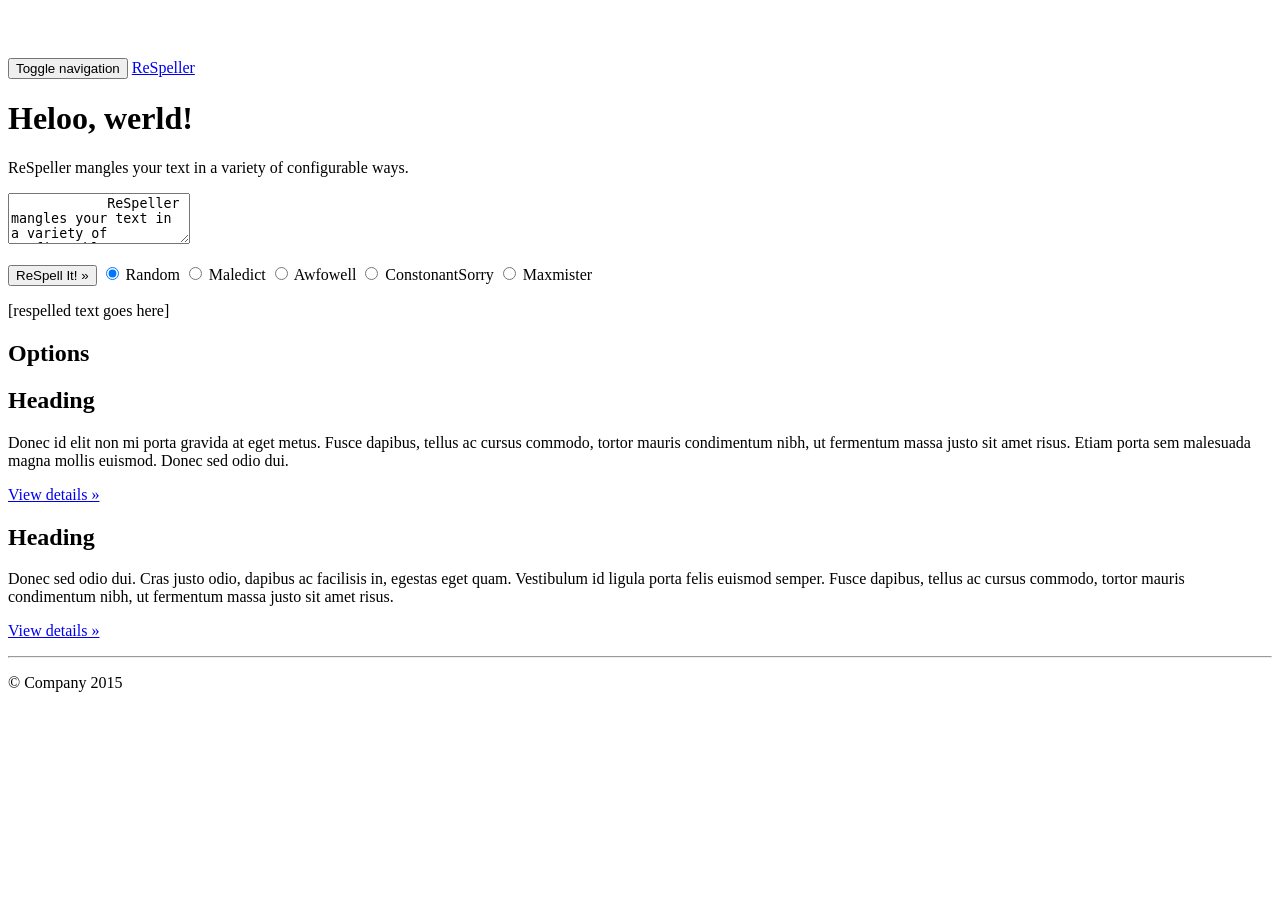
==== index.html @ b3e708e8 "refactored types of mispellings, all available from radio buttons. Also, textarea read." ====
<!doctype html>
<!--[if lt IE 7]>      <html class="no-js lt-ie9 lt-ie8 lt-ie7" lang=""> <![endif]-->
<!--[if IE 7]>         <html class="no-js lt-ie9 lt-ie8" lang=""> <![endif]-->
<!--[if IE 8]>         <html class="no-js lt-ie9" lang=""> <![endif]-->
<!--[if gt IE 8]><!--> <html class="no-js" lang=""> <!--<![endif]-->
    <head>
        <meta charset="utf-8">
        <meta http-equiv="X-UA-Compatible" content="IE=edge,chrome=1">
        <title></title>
        <meta name="description" content="">
        <meta name="viewport" content="width=device-width, initial-scale=1">
        <link rel="apple-touch-icon" href="apple-touch-icon.png">

        <link rel="stylesheet" href="css/bootstrap.min.css">
        <style>
            body {
                padding-top: 50px;
                padding-bottom: 20px;
            }
        </style>
        <link rel="stylesheet" href="css/bootstrap-theme.min.css">
        <link rel="stylesheet" href="css/main.css">

        <script src="js/vendor/modernizr-2.8.3-respond-1.4.2.min.js"></script>
    </head>
    <body>
        <!--[if lt IE 8]>
            <p class="browserupgrade">You are using an <strong>outdated</strong> browser. Please <a href="http://browsehappy.com/">upgrade your browser</a> to improve your experience.</p>
        <![endif]-->
    <nav class="navbar navbar-inverse navbar-fixed-top" role="navigation">
      <div class="container">
        <div class="navbar-header">
          <button type="button" class="navbar-toggle collapsed" data-toggle="collapse" data-target="#navbar" aria-expanded="false" aria-controls="navbar">
            <span class="sr-only">Toggle navigation</span>
            <span class="icon-bar"></span>
            <span class="icon-bar"></span>
            <span class="icon-bar"></span>
          </button>
          <a class="navbar-brand" href="#">ReSpeller</a>
        </div>
        <div id="navbar" class="navbar-collapse collapse">
        </div><!--/.navbar-collapse -->
      </div>
    </nav>

      <!-- <form> -->
    <!-- Main jumbotron for a primary marketing message or call to action -->
    <div class="jumbotron">

      <div class="container">
        <h1>Heloo, werld!</h1>
        <p>ReSpeller mangles your text in a variety of configurable ways.</p>
        <form>
        <p>
          <textarea class="form-control" rows="3" id="target">
            ReSpeller mangles your text in a variety of configurable ways.
            Edit this text and try it out!
          </textarea>
        </p>

        <p>
          <button class="btn btn-primary btn-lg" id="respell">ReSpell It! &raquo;</button>
          <label class="radio-inline">
            <input type="radio" name="spelltype" value="random" checked="checked"> Random
          </label>
          <label class="radio-inline">
            <input type="radio" name="spelltype" value="maledict"> Maledict
          </label>
          <label class="radio-inline">
            <input type="radio" name="spelltype" value="awfowell"> Awfowell
          </label>
          <label class="radio-inline">
            <input type="radio" name="spelltype" value="constonantSorrow"> ConstonantSorry
          </label>
          <label class="radio-inline">
            <input type="radio" name="spelltype" value="maxmister"> Maxmister
          </label>
        </p>
        <div class="well" id="respelled">
        [respelled text goes here]
        </div>
      </form>
      </div>
    </div>

    <div class="container">
      <!-- Example row of columns -->
      <div class="row">
        <div class="col-md-4">
          <h2>Options</h2>

        </div>
        <div class="col-md-4">
          <h2>Heading</h2>
          <p>Donec id elit non mi porta gravida at eget metus. Fusce dapibus, tellus ac cursus commodo, tortor mauris condimentum nibh, ut fermentum massa justo sit amet risus. Etiam porta sem malesuada magna mollis euismod. Donec sed odio dui. </p>
          <p><a class="btn btn-default" href="#" role="button">View details &raquo;</a></p>
       </div>
        <div class="col-md-4">
          <h2>Heading</h2>
          <p>Donec sed odio dui. Cras justo odio, dapibus ac facilisis in, egestas eget quam. Vestibulum id ligula porta felis euismod semper. Fusce dapibus, tellus ac cursus commodo, tortor mauris condimentum nibh, ut fermentum massa justo sit amet risus.</p>
          <p><a class="btn btn-default" href="#" role="button">View details &raquo;</a></p>
        </div>
      </div>
      <!-- </form> -->

      <hr>

      <footer>
        <p>&copy; Company 2015</p>
      </footer>
    </div> <!-- /container -->        <script src="//ajax.googleapis.com/ajax/libs/jquery/1.11.2/jquery.min.js"></script>
        <script>window.jQuery || document.write('<script src="js/vendor/jquery-1.11.2.min.js"><\/script>')</script>

        <script src="js/vendor/bootstrap.min.js"></script>

        <script src="js/main.js"></script>
        <script src="js/mispel.js"></script>

        <!-- Google Analytics: change UA-XXXXX-X to be your site's ID. -->
        <script>
            (function(b,o,i,l,e,r){b.GoogleAnalyticsObject=l;b[l]||(b[l]=
            function(){(b[l].q=b[l].q||[]).push(arguments)});b[l].l=+new Date;
            e=o.createElement(i);r=o.getElementsByTagName(i)[0];
            e.src='//www.google-analytics.com/analytics.js';
            r.parentNode.insertBefore(e,r)}(window,document,'script','ga'));
            ga('create','UA-XXXXX-X','auto');ga('send','pageview');
        </script>
    </body>
</html>
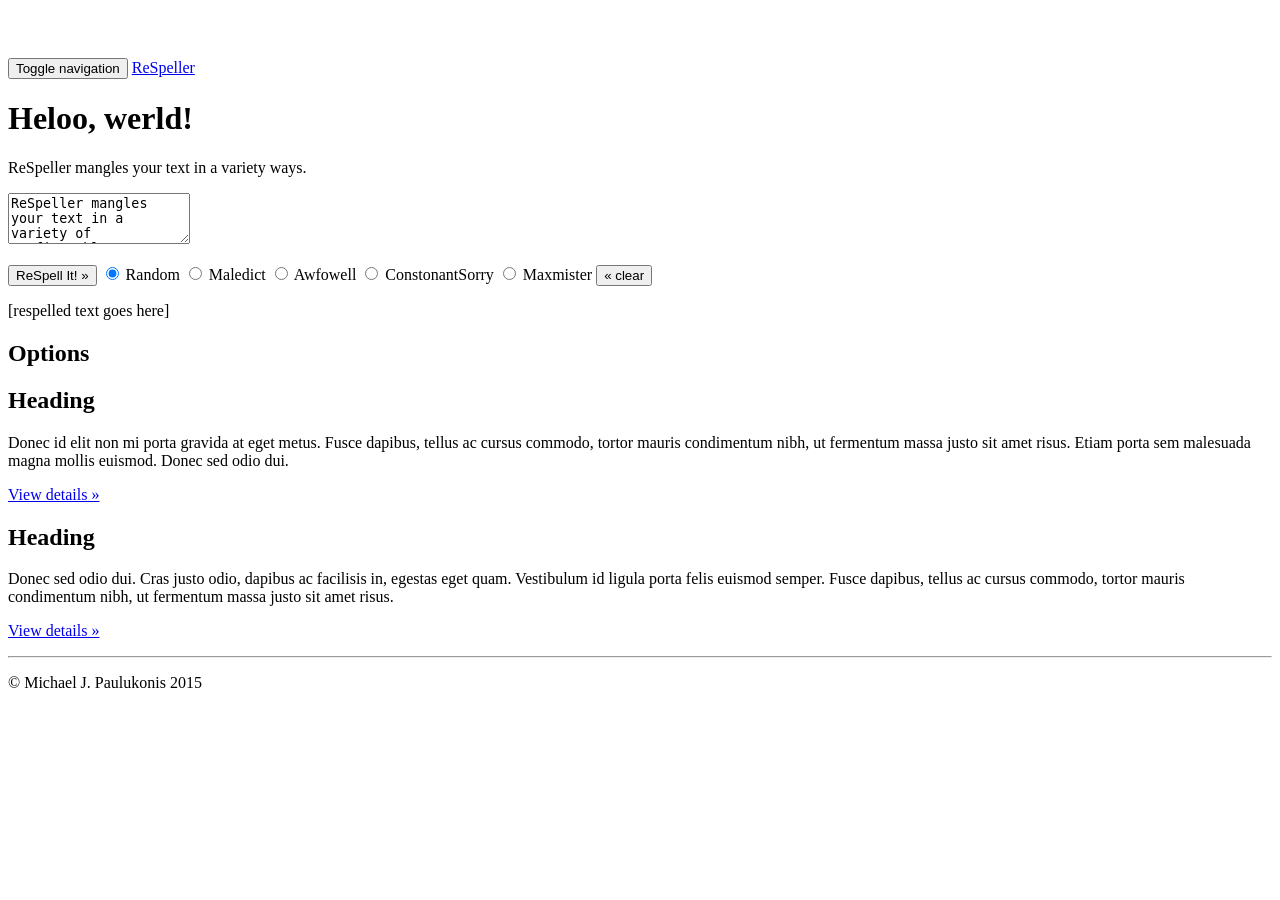
==== commit 118fd788: "integrated ideas from miss-pelior (clear button/ sep of files/use of Lexer); still want to integrate" ====
--- a/index.html
+++ b/index.html
@@ -49,12 +49,10 @@
 
       <div class="container">
         <h1>Heloo, werld!</h1>
-        <p>ReSpeller mangles your text in a variety of configurable ways.</p>
+        <p>ReSpeller mangles your text in a variety ways.</p>
         <form>
         <p>
           <textarea class="form-control" rows="3" id="target">
-            ReSpeller mangles your text in a variety of configurable ways.
-            Edit this text and try it out!
           </textarea>
         </p>
 
@@ -75,6 +73,7 @@
           <label class="radio-inline">
             <input type="radio" name="spelltype" value="maxmister"> Maxmister
           </label>
+          <button class="btn btn-primary btn-lg" id="clear">&laquo; clear</button>
         </p>
         <div class="well" id="respelled">
         [respelled text goes here]
@@ -106,15 +105,17 @@
       <hr>
 
       <footer>
-        <p>&copy; Company 2015</p>
+        <p>&copy; Michael J. Paulukonis 2015</p>
       </footer>
     </div> <!-- /container -->        <script src="//ajax.googleapis.com/ajax/libs/jquery/1.11.2/jquery.min.js"></script>
         <script>window.jQuery || document.write('<script src="js/vendor/jquery-1.11.2.min.js"><\/script>')</script>
 
         <script src="js/vendor/bootstrap.min.js"></script>
 
+        <script src="js/maledict.js"></script>
+        <script src="js/lexer.js"></script>
+        <script src="js/mispel.js"></script>
         <script src="js/main.js"></script>
-        <script src="js/mispel.js"></script>
 
         <!-- Google Analytics: change UA-XXXXX-X to be your site's ID. -->
         <script>
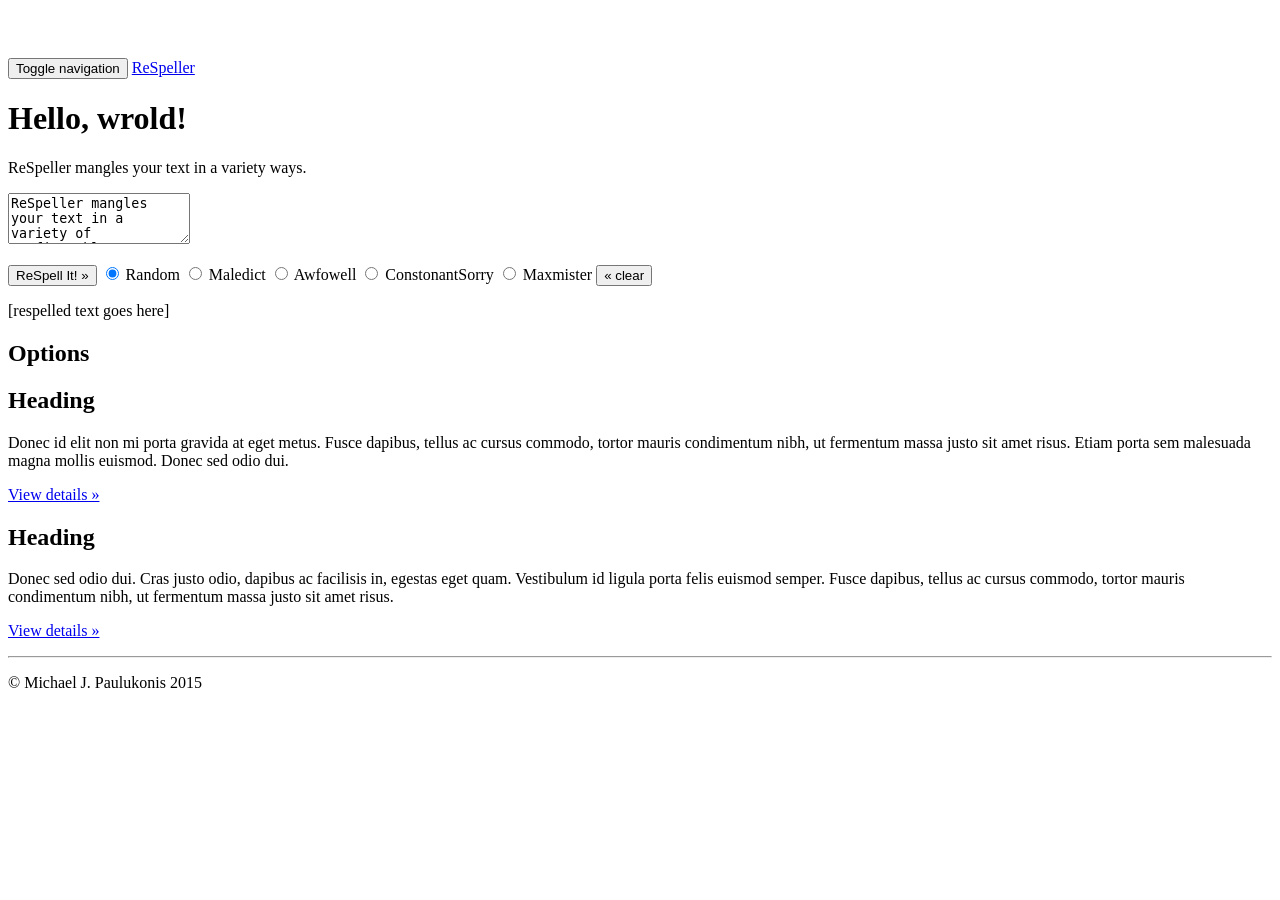
==== commit d46bca87: "code cleanup, fixed bug in maxmister, notes in maledict, no reload after clear" ====
--- a/index.html
+++ b/index.html
@@ -48,7 +48,7 @@
     <div class="jumbotron">
 
       <div class="container">
-        <h1>Heloo, werld!</h1>
+        <h1 id="hello">Hello, world!</h1>
         <p>ReSpeller mangles your text in a variety ways.</p>
         <form>
         <p>
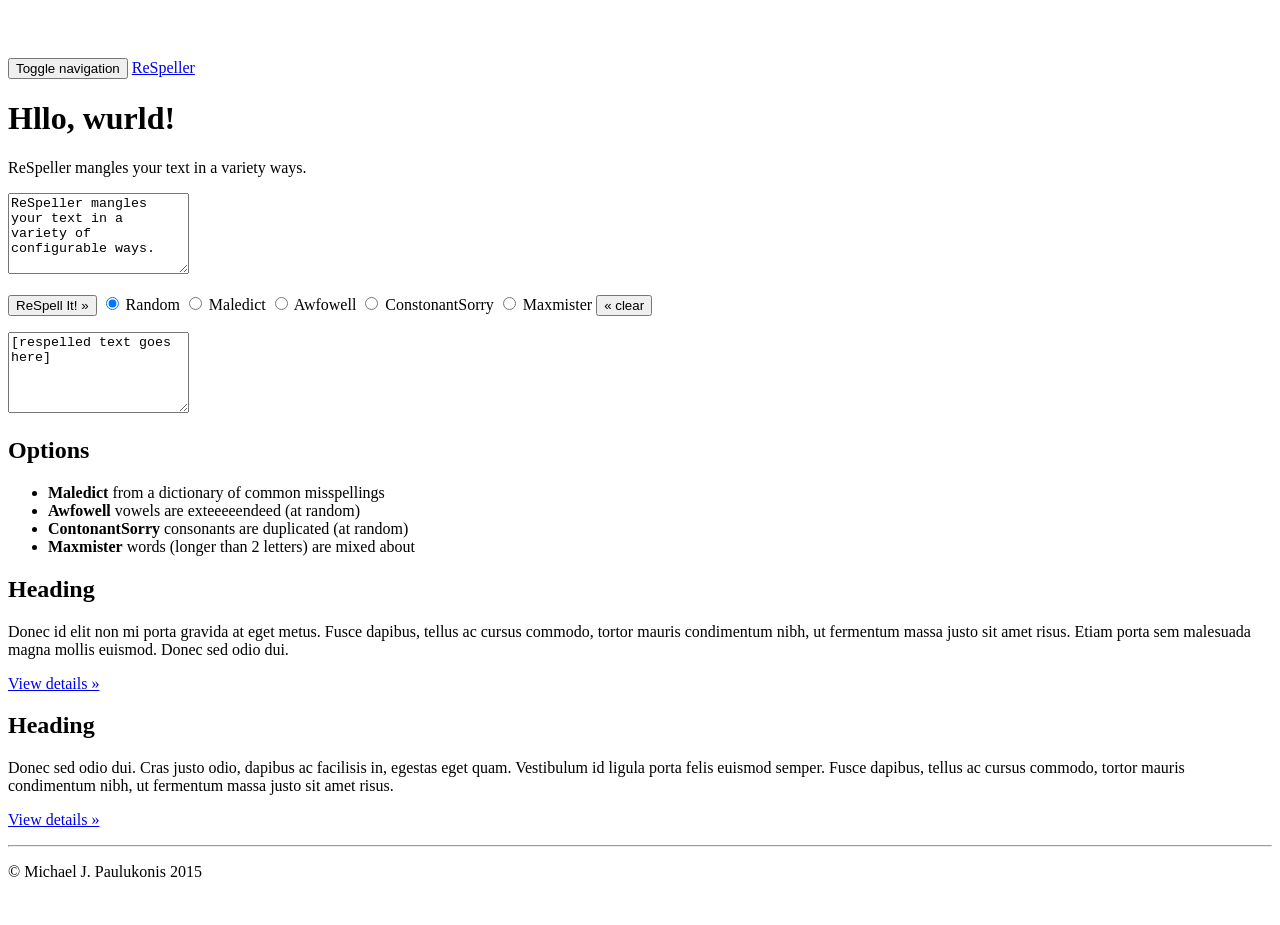
==== commit 43104c35: "replaced vendor dev code with cdn refs; updated tests for tokenization; cleaned up display and added" ====
--- a/index.html
+++ b/index.html
@@ -52,7 +52,7 @@
         <p>ReSpeller mangles your text in a variety ways.</p>
         <form>
         <p>
-          <textarea class="form-control" rows="3" id="target">
+          <textarea class="form-control" rows="5" id="target">
           </textarea>
         </p>
 
@@ -75,9 +75,11 @@
           </label>
           <button class="btn btn-primary btn-lg" id="clear">&laquo; clear</button>
         </p>
-        <div class="well" id="respelled">
-        [respelled text goes here]
-        </div>
+        <!-- <div class="well" id="respelled"> -->
+        <!-- [respelled text goes here] -->
+        <!-- </div> -->
+        <textarea class="form-control" rows="5" id="respelled">
+          </textarea>
       </form>
       </div>
     </div>
@@ -87,7 +89,12 @@
       <div class="row">
         <div class="col-md-4">
           <h2>Options</h2>
-
+          <ul>
+            <li><strong>Maledict</strong> from a dictionary of common misspellings</li>
+            <li><strong>Awfowell</strong> vowels are exteeeeendeed (at random)</li>
+            <li><strong>ContonantSorry</strong> consonants are duplicated (at random)</li>
+            <li><strong>Maxmister</strong> words (longer than 2 letters) are mixed about</li>
+          </ul>
         </div>
         <div class="col-md-4">
           <h2>Heading</h2>
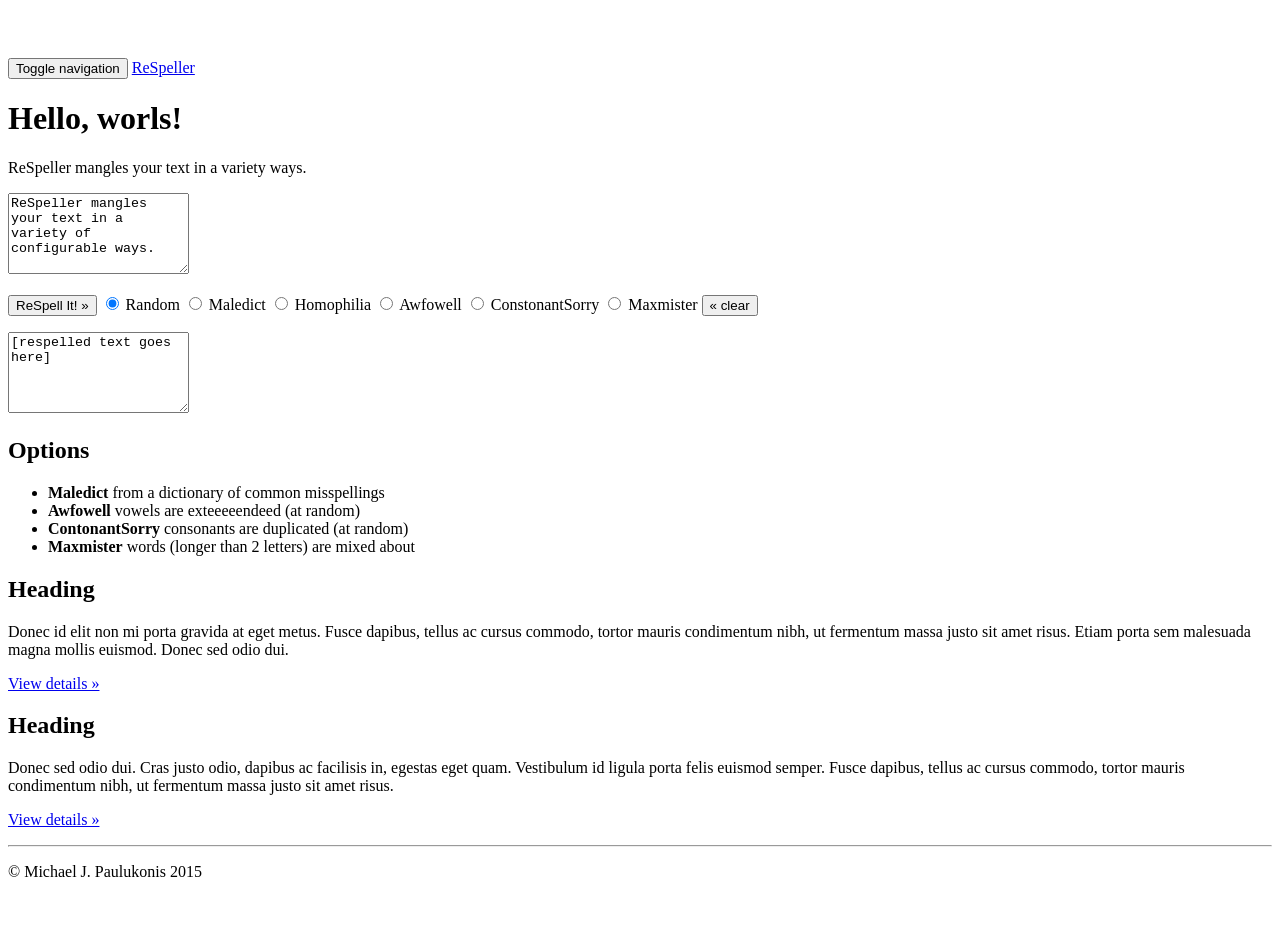
==== commit 96885809: "homophonerizer ('homophilia') added; no tests. AHEM." ====
--- a/index.html
+++ b/index.html
@@ -65,6 +65,9 @@
             <input type="radio" name="spelltype" value="maledict"> Maledict
           </label>
           <label class="radio-inline">
+            <input type="radio" name="spelltype" value="homophilia"> Homophilia
+          </label>
+          <label class="radio-inline">
             <input type="radio" name="spelltype" value="awfowell"> Awfowell
           </label>
           <label class="radio-inline">
@@ -120,6 +123,7 @@
         <script src="js/vendor/bootstrap.min.js"></script>
 
         <script src="js/maledict.js"></script>
+        <script src="js/homophones.js"></script>
         <script src="js/lexer.js"></script>
         <script src="js/mispel.js"></script>
         <script src="js/main.js"></script>
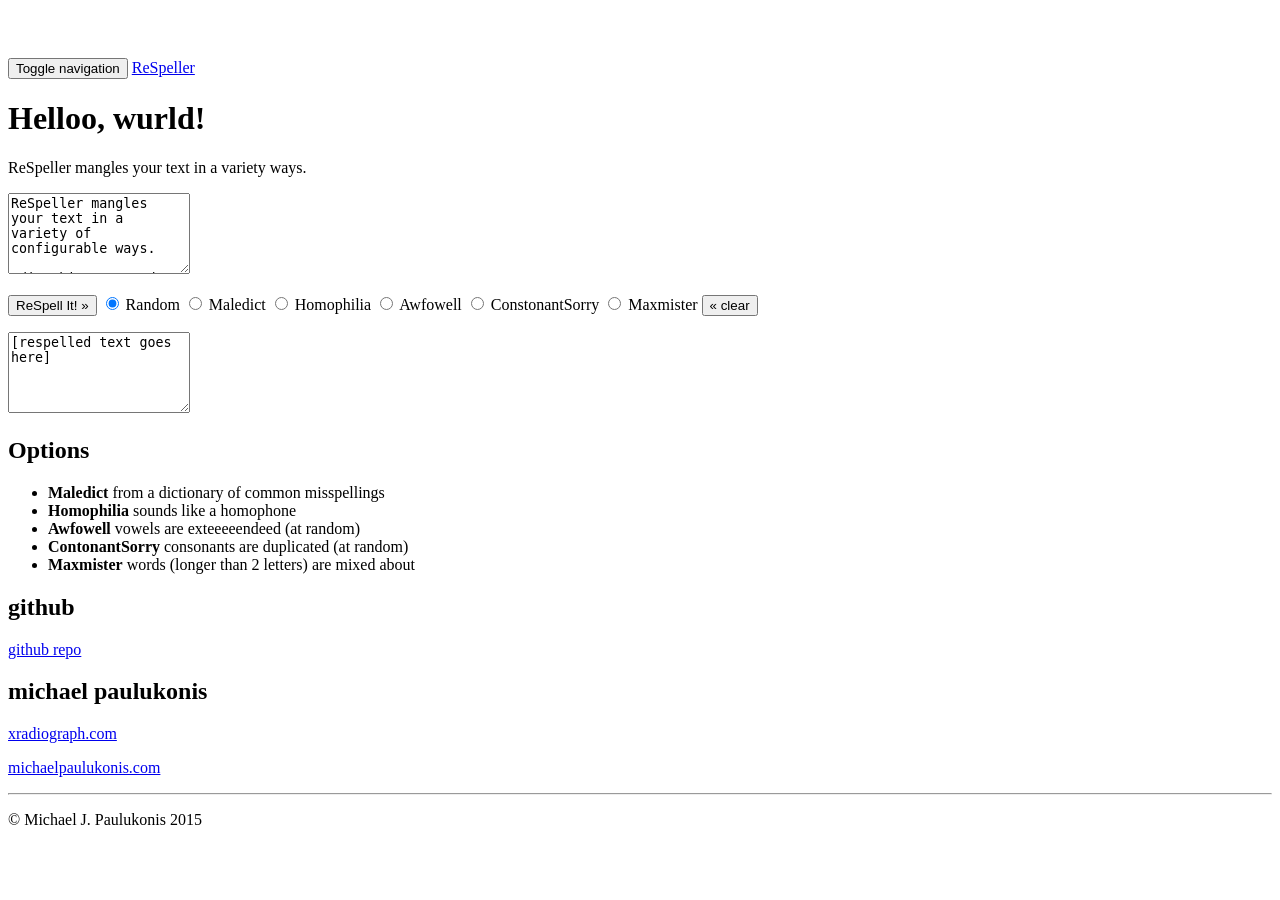
==== commit 0b295269: "points to github.io in readme and page" ====
--- a/index.html
+++ b/index.html
@@ -94,20 +94,20 @@
           <h2>Options</h2>
           <ul>
             <li><strong>Maledict</strong> from a dictionary of common misspellings</li>
+            <li><strong>Homophilia</strong> sounds like a homophone</li>
             <li><strong>Awfowell</strong> vowels are exteeeeendeed (at random)</li>
             <li><strong>ContonantSorry</strong> consonants are duplicated (at random)</li>
             <li><strong>Maxmister</strong> words (longer than 2 letters) are mixed about</li>
           </ul>
         </div>
         <div class="col-md-4">
-          <h2>Heading</h2>
-          <p>Donec id elit non mi porta gravida at eget metus. Fusce dapibus, tellus ac cursus commodo, tortor mauris condimentum nibh, ut fermentum massa justo sit amet risus. Etiam porta sem malesuada magna mollis euismod. Donec sed odio dui. </p>
-          <p><a class="btn btn-default" href="#" role="button">View details &raquo;</a></p>
+          <h2>github</h2>
+          <p><a href="https://github.com/michaelpaulukonis/mispelr">github repo</a></p>
        </div>
         <div class="col-md-4">
-          <h2>Heading</h2>
-          <p>Donec sed odio dui. Cras justo odio, dapibus ac facilisis in, egestas eget quam. Vestibulum id ligula porta felis euismod semper. Fusce dapibus, tellus ac cursus commodo, tortor mauris condimentum nibh, ut fermentum massa justo sit amet risus.</p>
-          <p><a class="btn btn-default" href="#" role="button">View details &raquo;</a></p>
+          <h2>michael paulukonis</h2>
+          <p><a href="http://www.xradiograph.com/">xradiograph.com</a></p>
+          <p><a href="http://michaelpaulukonis.com/">michaelpaulukonis.com</a></p>
         </div>
       </div>
       <!-- </form> -->
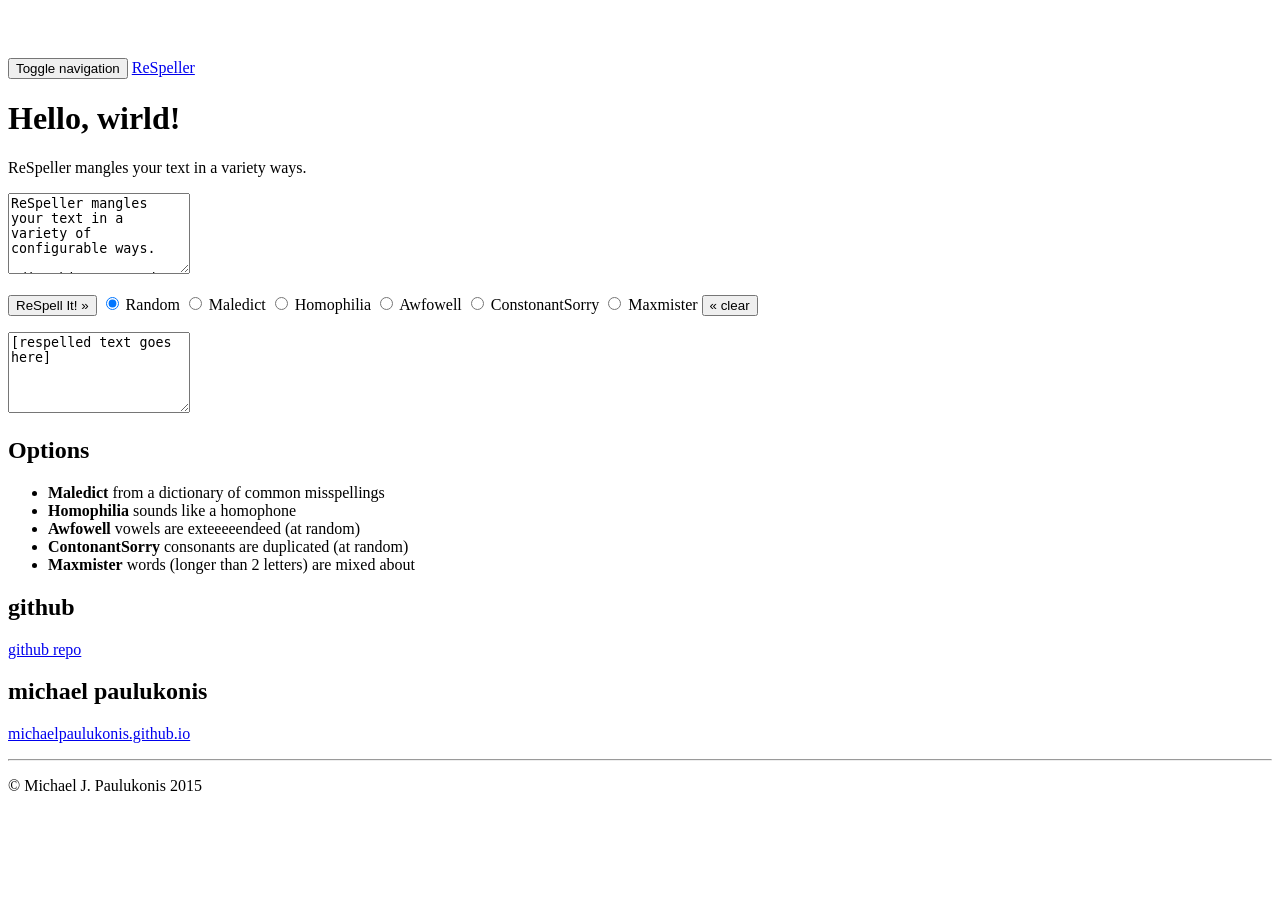
==== commit e6944edf: "fix: replace dead footer links, point repo link at textgen-monorepo Co-Authored-By: Claude Opus 5.5 " ====
--- a/index.html
+++ b/index.html
@@ -102,12 +102,11 @@
         </div>
         <div class="col-md-4">
           <h2>github</h2>
-          <p><a href="https://github.com/michaelpaulukonis/mispelr">github repo</a></p>
+          <p><a href="https://github.com/MichaelPaulukonis/textgen-monorepo/tree/main/libs/mispelr/web">github repo</a></p>
        </div>
         <div class="col-md-4">
           <h2>michael paulukonis</h2>
-          <p><a href="http://www.xradiograph.com/">xradiograph.com</a></p>
-          <p><a href="http://michaelpaulukonis.com/">michaelpaulukonis.com</a></p>
+          <p><a href="https://michaelpaulukonis.github.io/">michaelpaulukonis.github.io</a></p>
         </div>
       </div>
       <!-- </form> -->
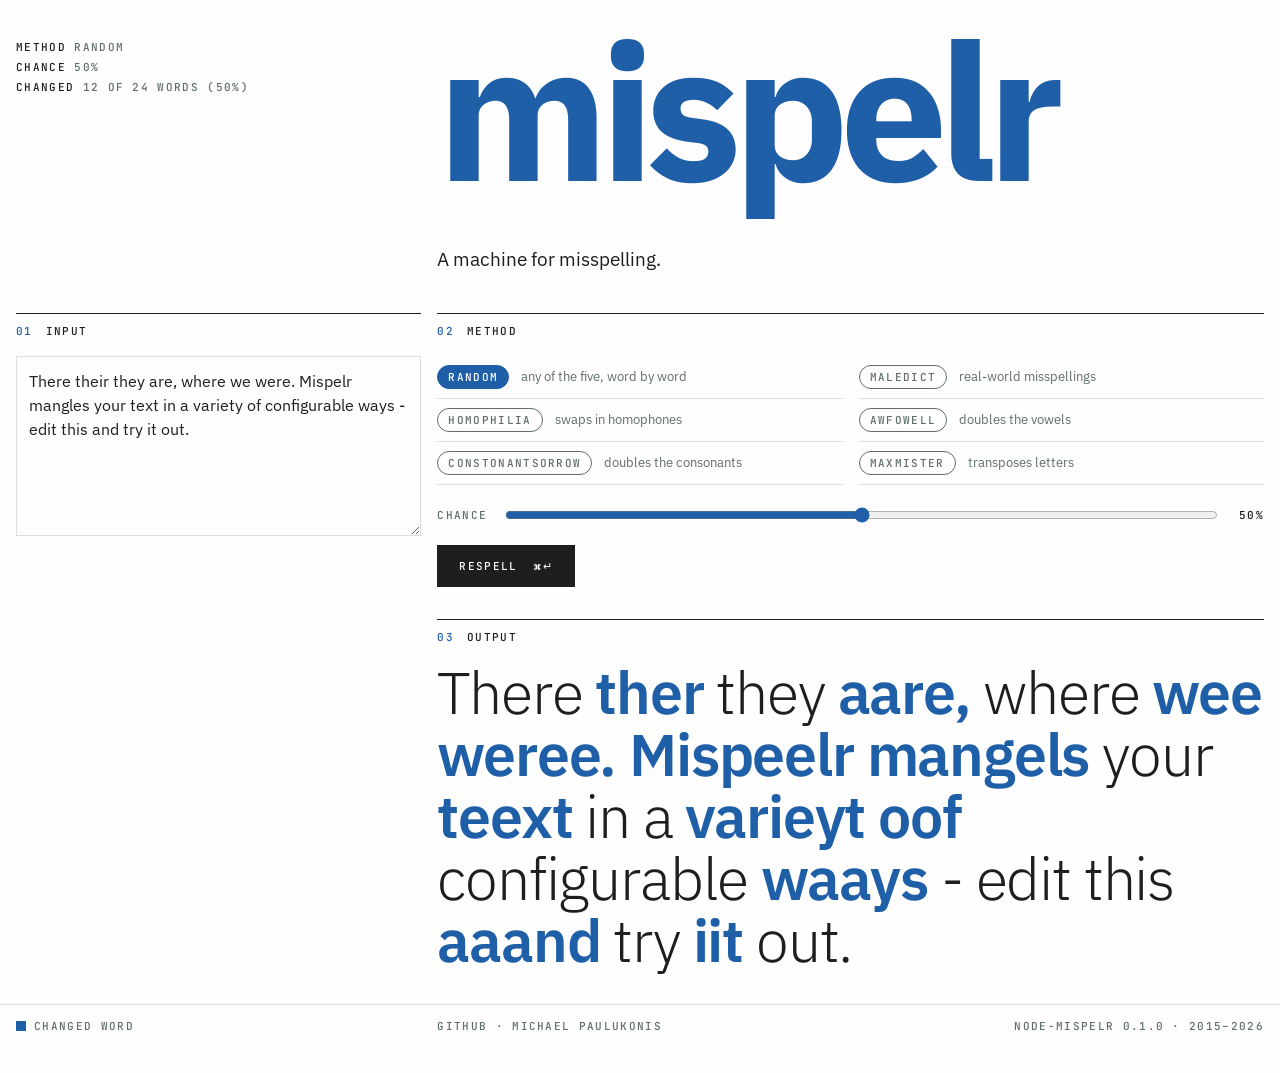
==== commit 747f8f01: "Updates" ====
--- a/index.html
+++ b/index.html
@@ -1,140 +1,76 @@
 <!doctype html>
-<!--[if lt IE 7]>      <html class="no-js lt-ie9 lt-ie8 lt-ie7" lang=""> <![endif]-->
-<!--[if IE 7]>         <html class="no-js lt-ie9 lt-ie8" lang=""> <![endif]-->
-<!--[if IE 8]>         <html class="no-js lt-ie9" lang=""> <![endif]-->
-<!--[if gt IE 8]><!--> <html class="no-js" lang=""> <!--<![endif]-->
-    <head>
-        <meta charset="utf-8">
-        <meta http-equiv="X-UA-Compatible" content="IE=edge,chrome=1">
-        <title></title>
-        <meta name="description" content="">
-        <meta name="viewport" content="width=device-width, initial-scale=1">
-        <link rel="apple-touch-icon" href="apple-touch-icon.png">
+<html lang="en">
+  <head>
+    <meta charset="utf-8" />
+    <meta name="viewport" content="width=device-width, initial-scale=1" />
+    <title>mispelr - a machine for misspelling</title>
+    <meta
+      name="description"
+      content="Mispelr mangles your text: real-world misspellings, homophones, doubled letters, transpositions."
+    />
+    <link rel="icon" href="favicon.ico" />
+    <link rel="apple-touch-icon" href="apple-touch-icon.png" />
+    <link rel="preconnect" href="https://fonts.googleapis.com" />
+    <link rel="preconnect" href="https://fonts.gstatic.com" crossorigin />
+    <link
+      rel="stylesheet"
+      href="https://fonts.googleapis.com/css2?family=IBM+Plex+Sans:wght@300;400;600;700&family=JetBrains+Mono:wght@500&display=swap"
+    />
+    <link rel="stylesheet" href="css/style.css" />
+  </head>
+  <body>
+    <section class="hero grid">
+      <div class="meta label" aria-live="polite">
+        <span><b>Method</b> <span id="ro-method">&mdash;</span></span>
+        <span><b>Chance</b> <span id="ro-chance">&mdash;</span></span>
+        <span><b>Changed</b> <span id="ro-changed">&mdash;</span></span>
+      </div>
+      <div class="body">
+        <h1 class="display" data-respell="mispelr" title="clik me">mispelr</h1>
+        <p class="lede">A machine for misspelling.</p>
+      </div>
+    </section>
 
-        <link rel="stylesheet" href="css/bootstrap.min.css">
-        <style>
-            body {
-                padding-top: 50px;
-                padding-bottom: 20px;
-            }
-        </style>
-        <link rel="stylesheet" href="css/bootstrap-theme.min.css">
-        <link rel="stylesheet" href="css/main.css">
+    <main class="grid work">
+      <section class="step">
+        <h2 class="step-h"><span class="num">01</span>Input</h2>
+        <textarea id="input" spellcheck="false" aria-label="Text to misspell">There their they are, where we were. Mispelr mangles your text in a variety of configurable ways - edit this and try it out.</textarea>
+      </section>
 
-        <script src="js/vendor/modernizr-2.8.3-respond-1.4.2.min.js"></script>
-    </head>
-    <body>
-        <!--[if lt IE 8]>
-            <p class="browserupgrade">You are using an <strong>outdated</strong> browser. Please <a href="http://browsehappy.com/">upgrade your browser</a> to improve your experience.</p>
-        <![endif]-->
-    <nav class="navbar navbar-inverse navbar-fixed-top" role="navigation">
-      <div class="container">
-        <div class="navbar-header">
-          <button type="button" class="navbar-toggle collapsed" data-toggle="collapse" data-target="#navbar" aria-expanded="false" aria-controls="navbar">
-            <span class="sr-only">Toggle navigation</span>
-            <span class="icon-bar"></span>
-            <span class="icon-bar"></span>
-            <span class="icon-bar"></span>
-          </button>
-          <a class="navbar-brand" href="#">ReSpeller</a>
-        </div>
-        <div id="navbar" class="navbar-collapse collapse">
-        </div><!--/.navbar-collapse -->
+      <section class="step">
+        <h2 class="step-h"><span class="num">02</span>Method</h2>
+        <ul class="methods">
+          <li><label class="method"><input type="radio" name="spelltype" value="random" checked /><span class="pill">Random</span><small>any of the five, word by word</small></label></li>
+          <li><label class="method"><input type="radio" name="spelltype" value="maledict" /><span class="pill">Maledict</span><small>real-world misspellings</small></label></li>
+          <li><label class="method"><input type="radio" name="spelltype" value="homophilia" /><span class="pill">Homophilia</span><small>swaps in homophones</small></label></li>
+          <li><label class="method"><input type="radio" name="spelltype" value="awfowell" /><span class="pill">Awfowell</span><small>doubles the vowels</small></label></li>
+          <li><label class="method"><input type="radio" name="spelltype" value="constonantSorrow" /><span class="pill">ConstonantSorrow</span><small>doubles the consonants</small></label></li>
+          <li><label class="method"><input type="radio" name="spelltype" value="maxmister" /><span class="pill">Maxmister</span><small>transposes letters</small></label></li>
+        </ul>
+        <label class="chance label">Chance
+          <input id="chance" type="range" min="0" max="100" step="5" value="50" />
+          <output id="chance-out" for="chance">50%</output>
+        </label>
+        <button id="respell" type="button">Respell &nbsp;&#8984;&#8629;</button>
+      </section>
+
+      <section class="step out">
+        <h2 class="step-h"><span class="num">03</span>Output</h2>
+        <p id="output" class="output" aria-live="polite"></p>
+      </section>
+    </main>
+
+    <footer class="legend grid">
+      <div class="span-4"><span class="key">Changed word</span></div>
+      <div class="span-4">
+        <a href="https://github.com/MichaelPaulukonis/textgen-monorepo/tree/main/libs/mispelr">GitHub</a>
+        &middot;
+        <a href="https://michaelpaulukonis.github.io/">Michael Paulukonis</a>
       </div>
-    </nav>
+      <div class="span-4 right">node-mispelr <span id="version"></span> &middot; 2015&ndash;2026</div>
+    </footer>
 
-      <!-- <form> -->
-    <!-- Main jumbotron for a primary marketing message or call to action -->
-    <div class="jumbotron">
-
-      <div class="container">
-        <h1 id="hello">Hello, world!</h1>
-        <p>ReSpeller mangles your text in a variety ways.</p>
-        <form>
-        <p>
-          <textarea class="form-control" rows="5" id="target">
-          </textarea>
-        </p>
-
-        <p>
-          <button class="btn btn-primary btn-lg" id="respell">ReSpell It! &raquo;</button>
-          <label class="radio-inline">
-            <input type="radio" name="spelltype" value="random" checked="checked"> Random
-          </label>
-          <label class="radio-inline">
-            <input type="radio" name="spelltype" value="maledict"> Maledict
-          </label>
-          <label class="radio-inline">
-            <input type="radio" name="spelltype" value="homophilia"> Homophilia
-          </label>
-          <label class="radio-inline">
-            <input type="radio" name="spelltype" value="awfowell"> Awfowell
-          </label>
-          <label class="radio-inline">
-            <input type="radio" name="spelltype" value="constonantSorrow"> ConstonantSorry
-          </label>
-          <label class="radio-inline">
-            <input type="radio" name="spelltype" value="maxmister"> Maxmister
-          </label>
-          <button class="btn btn-primary btn-lg" id="clear">&laquo; clear</button>
-        </p>
-        <!-- <div class="well" id="respelled"> -->
-        <!-- [respelled text goes here] -->
-        <!-- </div> -->
-        <textarea class="form-control" rows="5" id="respelled">
-          </textarea>
-      </form>
-      </div>
-    </div>
-
-    <div class="container">
-      <!-- Example row of columns -->
-      <div class="row">
-        <div class="col-md-4">
-          <h2>Options</h2>
-          <ul>
-            <li><strong>Maledict</strong> from a dictionary of common misspellings</li>
-            <li><strong>Homophilia</strong> sounds like a homophone</li>
-            <li><strong>Awfowell</strong> vowels are exteeeeendeed (at random)</li>
-            <li><strong>ContonantSorry</strong> consonants are duplicated (at random)</li>
-            <li><strong>Maxmister</strong> words (longer than 2 letters) are mixed about</li>
-          </ul>
-        </div>
-        <div class="col-md-4">
-          <h2>github</h2>
-          <p><a href="https://github.com/MichaelPaulukonis/textgen-monorepo/tree/main/libs/mispelr/web">github repo</a></p>
-       </div>
-        <div class="col-md-4">
-          <h2>michael paulukonis</h2>
-          <p><a href="https://michaelpaulukonis.github.io/">michaelpaulukonis.github.io</a></p>
-        </div>
-      </div>
-      <!-- </form> -->
-
-      <hr>
-
-      <footer>
-        <p>&copy; Michael J. Paulukonis 2015</p>
-      </footer>
-    </div> <!-- /container -->        <script src="//ajax.googleapis.com/ajax/libs/jquery/1.11.2/jquery.min.js"></script>
-        <script>window.jQuery || document.write('<script src="js/vendor/jquery-1.11.2.min.js"><\/script>')</script>
-
-        <script src="js/vendor/bootstrap.min.js"></script>
-
-        <script src="js/maledict.js"></script>
-        <script src="js/homophones.js"></script>
-        <script src="js/lexer.js"></script>
-        <script src="js/mispel.js"></script>
-        <script src="js/main.js"></script>
-
-        <!-- Google Analytics: change UA-XXXXX-X to be your site's ID. -->
-        <script>
-            (function(b,o,i,l,e,r){b.GoogleAnalyticsObject=l;b[l]||(b[l]=
-            function(){(b[l].q=b[l].q||[]).push(arguments)});b[l].l=+new Date;
-            e=o.createElement(i);r=o.getElementsByTagName(i)[0];
-            e.src='//www.google-analytics.com/analytics.js';
-            r.parentNode.insertBefore(e,r)}(window,document,'script','ga'));
-            ga('create','UA-XXXXX-X','auto');ga('send','pageview');
-        </script>
-    </body>
+    <script src="js/mispelr.bundle.js"></script>
+    <script src="js/app.js"></script>
+  </body>
 </html>
--- a/css/style.css
+++ b/css/style.css
@@ -0,0 +1,302 @@
+/* Cyanotype: light only, one accent, rules instead of boxes */
+:root {
+  --bg: #fefefe;
+  --fg: #1e1e1e;
+  --muted: #5f6d6c;
+  --rule: #dedede;
+  --panel: #f3f3f1;
+  --accent: #1f5fa8;
+  --on-accent: #fefefe;
+  --sans: 'IBM Plex Sans', system-ui, sans-serif;
+  --mono: 'JetBrains Mono', ui-monospace, monospace;
+  --gutter: 16px;
+}
+
+* {
+  box-sizing: border-box;
+}
+
+html,
+body {
+  margin: 0;
+  background: var(--bg);
+  color: var(--fg);
+  font-family: var(--sans);
+  -webkit-font-smoothing: antialiased;
+}
+
+a {
+  color: inherit;
+}
+
+/* 12-column grid */
+.grid {
+  display: grid;
+  grid-template-columns: repeat(12, minmax(0, 1fr));
+  column-gap: var(--gutter);
+  padding: 0 var(--gutter);
+}
+
+.span-4 {
+  grid-column: span 4;
+}
+.span-12 {
+  grid-column: 1 / -1;
+}
+.right {
+  text-align: right;
+}
+
+.label,
+.step-h,
+.legend,
+.pill,
+button {
+  font-family: var(--mono);
+  font-size: 11px;
+  font-weight: 500;
+  letter-spacing: 0.12em;
+  text-transform: uppercase;
+}
+
+/* Hero: live readout on the left, title on the right */
+.hero {
+  padding-top: 28px;
+  padding-bottom: 40px;
+  /* a long respelled title bleeds off the right edge, never wraps, and
+     never causes a sideways page scroll */
+  overflow-x: clip;
+}
+
+.hero .meta {
+  grid-column: 1 / span 4;
+  display: flex;
+  flex-direction: column;
+  gap: 6px;
+  color: var(--muted);
+  padding-top: 12px;
+}
+
+.hero .meta b {
+  color: var(--fg);
+  font-weight: 500;
+}
+
+.hero .body {
+  grid-column: 5 / span 8;
+}
+
+.display {
+  margin: 0;
+  font-weight: 700;
+  font-size: clamp(72px, 15vw, 240px);
+  line-height: 0.85;
+  /* tight leading clips descenders into the next row */
+  padding-bottom: 0.16em;
+  letter-spacing: -0.05em;
+  color: var(--accent);
+  white-space: nowrap;
+  cursor: pointer;
+  user-select: none;
+}
+
+.lede {
+  max-width: 34em;
+  margin: 24px 0 0;
+  font-size: 19px;
+  line-height: 1.45;
+}
+
+/* Steps */
+.step {
+  border-top: 1px solid var(--fg);
+  padding-top: 10px;
+  padding-bottom: 32px;
+}
+
+.work .step:nth-child(1) {
+  grid-column: 1 / span 4;
+}
+.work .step:nth-child(2),
+.work .out {
+  grid-column: 5 / span 8;
+}
+
+.step-h {
+  display: flex;
+  gap: 1.2em;
+  margin: 0 0 18px;
+}
+
+.step-h .num {
+  color: var(--accent);
+}
+
+textarea {
+  width: 100%;
+  min-height: 180px;
+  resize: vertical;
+  background: transparent;
+  color: var(--fg);
+  border: 1px solid var(--rule);
+  border-radius: 0;
+  padding: 12px;
+  font: 16px/1.5 var(--sans);
+}
+
+textarea:focus,
+button:focus-visible,
+.chance input:focus-visible,
+.method:has(input:focus-visible) .pill {
+  outline: 1px solid var(--accent);
+  outline-offset: 2px;
+}
+
+/* Spelltype picker: outlined pills, the one rounded thing */
+.methods {
+  list-style: none;
+  margin: 0;
+  padding: 0;
+  display: grid;
+  grid-template-columns: repeat(2, minmax(0, 1fr));
+  column-gap: var(--gutter);
+}
+
+.methods li {
+  border-bottom: 1px solid var(--rule);
+}
+
+/* The whole row is the label, so the description selects too */
+.method {
+  display: flex;
+  align-items: baseline;
+  gap: 12px;
+  padding: 9px 0;
+  cursor: pointer;
+}
+
+.pill {
+  flex: none;
+  display: inline-block;
+  border: 1px solid var(--muted);
+  border-radius: 999px;
+  padding: 4px 10px;
+  color: var(--muted);
+}
+
+.method input {
+  position: absolute;
+  opacity: 0;
+  pointer-events: none;
+}
+
+.method:hover .pill {
+  border-color: var(--fg);
+  color: var(--fg);
+}
+
+.method:has(input:checked) .pill {
+  background: var(--accent);
+  border-color: var(--accent);
+  color: var(--on-accent);
+}
+
+.methods small {
+  font-size: 13px;
+  color: var(--muted);
+}
+
+/* Chance slider */
+.chance {
+  display: flex;
+  align-items: center;
+  gap: 16px;
+  margin-top: 20px;
+  color: var(--muted);
+}
+
+.chance input {
+  flex: 1;
+  min-width: 0;
+  accent-color: var(--accent);
+}
+
+.chance output {
+  min-width: 4ch;
+  text-align: right;
+  color: var(--fg);
+}
+
+button {
+  margin-top: 20px;
+  background: var(--fg);
+  color: var(--bg);
+  border: 0;
+  border-radius: 0;
+  padding: 14px 22px;
+  cursor: pointer;
+}
+
+button:hover {
+  background: var(--accent);
+  color: var(--on-accent);
+}
+
+.output {
+  margin: 0;
+  font-weight: 300;
+  font-size: clamp(28px, 4.6vw, 64px);
+  line-height: 1.05;
+  letter-spacing: -0.02em;
+  white-space: pre-wrap;
+  overflow-wrap: anywhere;
+}
+
+.output mark {
+  background: none;
+  color: var(--accent);
+  font-weight: 600;
+}
+
+.legend {
+  border-top: 1px solid var(--rule);
+  padding-top: 14px;
+  padding-bottom: 40px;
+  color: var(--muted);
+}
+
+.legend a {
+  text-decoration: none;
+}
+
+.legend a:hover {
+  color: var(--accent);
+}
+
+.legend .key::before {
+  content: '';
+  display: inline-block;
+  width: 10px;
+  height: 10px;
+  margin-right: 8px;
+  background: var(--accent);
+  vertical-align: -1px;
+}
+
+@media (max-width: 760px) {
+  .span-4,
+  .hero .meta,
+  .hero .body,
+  .work .step:nth-child(n) {
+    grid-column: 1 / -1;
+  }
+  .legend > div + div {
+    margin-top: 8px;
+  }
+  .right {
+    text-align: left;
+  }
+  .methods {
+    grid-template-columns: 1fr;
+  }
+}
